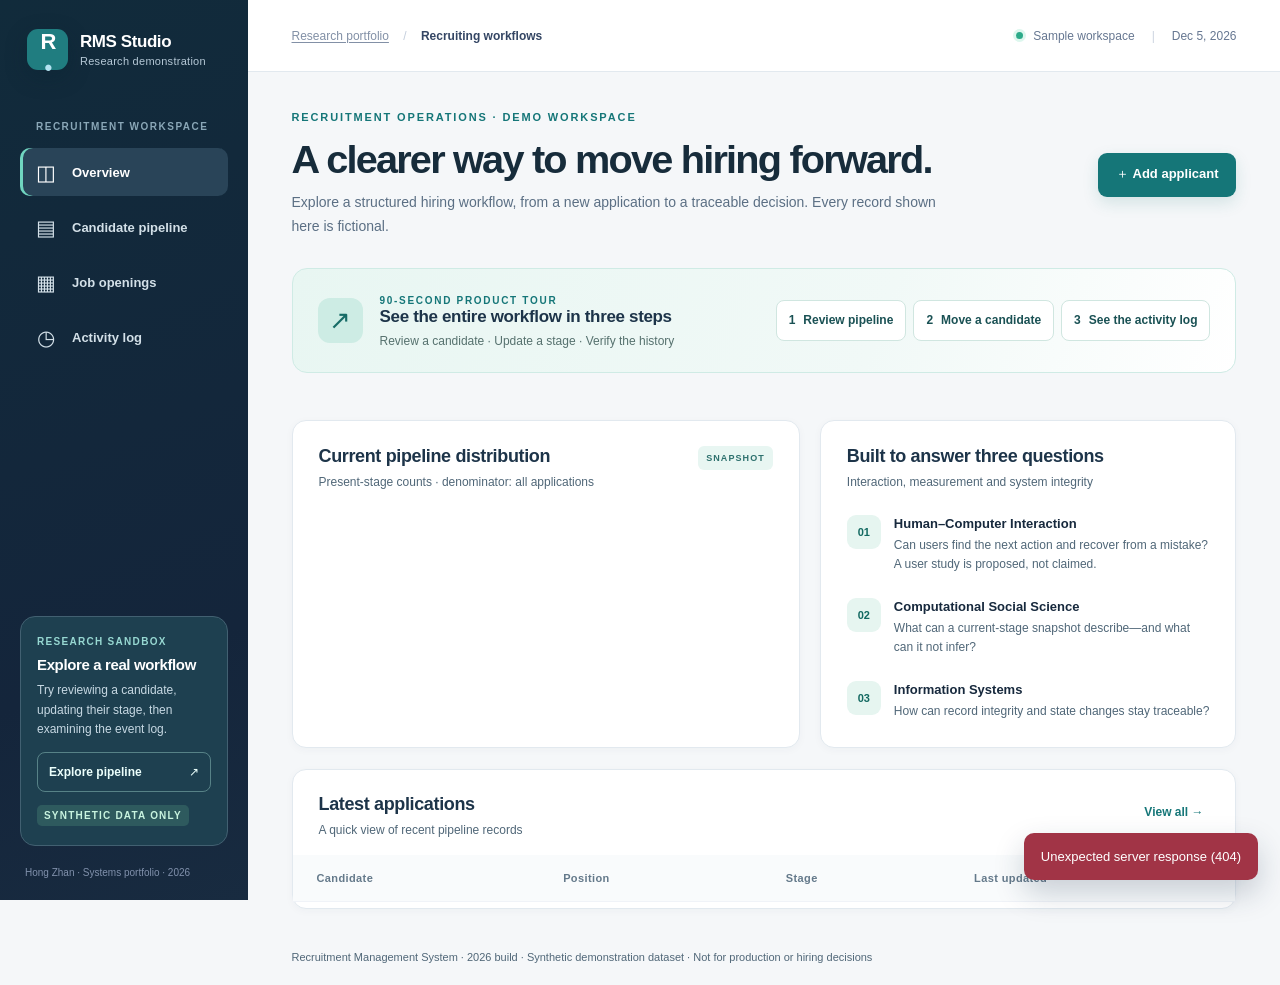
==== static/index.html @ 1892803e "Build Spring Boot MySQL recruitment system migration" ====
<!doctype html>
<html lang="en">
<head>
  <meta charset="utf-8">
  <meta name="viewport" content="width=device-width, initial-scale=1">
  <meta name="theme-color" content="#111e36">
  <meta name="description" content="Synthetic-data recruiting workflow demonstration for HCI, social computing, and information systems.">
  <title>Recruitment Management System · Research Demo</title>
  <link rel="stylesheet" href="/static/styles.css">
  <link rel="stylesheet" href="/static/polish.css">
  <script src="/static/app.js" defer></script>
</head>
<body>
  <a class="skip-link" href="#main-content">Skip to main content</a>
  <div class="shell">
    <aside class="sidebar" aria-label="Primary navigation">
      <div class="brand"><span class="brand-mark" aria-hidden="true">R<span>•</span></span><div><strong>RMS Studio</strong><small>Research demonstration</small></div></div>
      <div class="sidebar-label">RECRUITMENT WORKSPACE</div>
      <nav class="nav" id="navigation" aria-label="Sections">
        <button class="nav-item active" data-section="overview" aria-current="page"><span aria-hidden="true">◫</span> Overview</button>
        <button class="nav-item" data-section="pipeline"><span aria-hidden="true">▤</span> Candidate pipeline</button>
        <button class="nav-item" data-section="jobs"><span aria-hidden="true">▦</span> Job openings</button>
        <button class="nav-item" data-section="activity"><span aria-hidden="true">◷</span> Activity log</button>
      </nav>
      <div class="sidebar-note"><span class="sidebar-note-kicker">RESEARCH SANDBOX</span><strong>Explore a real workflow</strong><p>Try reviewing a candidate, updating their stage, then examining the event log.</p><button class="side-action" type="button" data-section="pipeline">Explore pipeline <span aria-hidden="true">↗</span></button><span class="synth-tag">SYNTHETIC DATA ONLY</span></div>
      <div class="sidebar-footer">Hong Zhan · Systems portfolio · 2026</div>
    </aside>

    <main class="main" id="main-content">
      <header class="topbar"><div class="breadcrumb"><a href="/portfolio/" title="Open research portfolio">Research portfolio</a> <span aria-hidden="true">/</span> <strong>Recruiting workflows</strong></div><div class="topbar-right"><span class="status-light" aria-hidden="true"></span> Sample workspace <span class="topline-sep" aria-hidden="true">|</span> <span id="clock">—</span></div></header>
      <div class="content">
        <section id="view-overview" class="view" aria-labelledby="overview-title">
          <div class="heading-row hero-heading"><div><div class="eyebrow">RECRUITMENT OPERATIONS · DEMO WORKSPACE</div><h1 id="overview-title">A clearer way to move hiring forward.</h1><p class="subtitle">Explore a structured hiring workflow, from a new application to a traceable decision. Every record shown here is fictional.</p></div><button class="primary-button" data-open-dialog="applicant-dialog"><span aria-hidden="true">＋</span> Add applicant</button></div>
          <section class="quick-start" aria-labelledby="quick-start-heading"><div class="quick-label"><span class="guide-icon" aria-hidden="true">↗</span><div><span class="eyebrow">90-SECOND PRODUCT TOUR</span><h2 id="quick-start-heading">See the entire workflow in three steps</h2><p>Review a candidate · Update a stage · Verify the history</p></div></div><div class="quick-links"><button type="button" data-section="pipeline">1 <span>Review pipeline</span></button><button type="button" data-section="pipeline" data-focus="example-action">2 <span>Move a candidate</span></button><button type="button" data-section="activity">3 <span>See the activity log</span></button></div></section>
          <div class="metrics" id="metric-cards" aria-live="polite"></div>
          <div class="grid-main">
            <section class="panel" aria-labelledby="stage-heading"><div class="panel-heading"><div><h2 id="stage-heading">Current pipeline distribution</h2><p>Present-stage counts · denominator: all applications</p></div><span class="mini-tag">SNAPSHOT</span></div><div id="stage-chart" class="stage-chart" role="group" aria-label="Application distribution by stage"></div></section>
            <section class="panel focus-panel" aria-labelledby="focus-heading"><div class="panel-heading"><div><h2 id="focus-heading">Built to answer three questions</h2><p>Interaction, measurement and system integrity</p></div></div><div class="lens"><span class="lens-icon">01</span><div><strong>Human–Computer Interaction</strong><p>Can users find the next action and recover from a mistake? A user study is proposed, not claimed.</p></div></div><div class="lens"><span class="lens-icon">02</span><div><strong>Computational Social Science</strong><p>What can a current-stage snapshot describe—and what can it not infer?</p></div></div><div class="lens"><span class="lens-icon">03</span><div><strong>Information Systems</strong><p>How can record integrity and state changes stay traceable?</p></div></div></section>
          </div>
          <section class="panel recent-panel" aria-labelledby="recent-heading"><div class="panel-heading"><div><h2 id="recent-heading">Latest applications</h2><p>A quick view of recent pipeline records</p></div><button class="text-button" data-section="pipeline">View all <span aria-hidden="true">→</span></button></div><div class="table-scroll"><table><thead><tr><th>Candidate</th><th>Position</th><th>Stage</th><th>Last updated</th></tr></thead><tbody id="recent-body"></tbody></table></div></section>
        </section>

        <section id="view-pipeline" class="view hidden" aria-labelledby="pipeline-title">
          <div class="heading-row"><div><div class="eyebrow">HIRING WORKFLOW</div><h1 id="pipeline-title">Candidate pipeline</h1><p class="subtitle">Two ways to inspect the same applications: a visual board and a detailed table.</p></div><button class="primary-button" data-open-dialog="applicant-dialog"><span aria-hidden="true">＋</span> Add applicant</button></div>
          <div class="panel"><div class="toolbar"><label class="search-wrap"><span class="sr-only">Search candidate name or position</span><span aria-hidden="true">⌕</span><input id="search" type="search" placeholder="Search candidate or job title" autocomplete="off"></label><label class="filter-wrap"><span class="sr-only">Filter by job</span><select id="job-filter"><option value="">All job openings</option></select></label><label class="filter-wrap"><span class="sr-only">Filter by stage</span><select id="stage-filter"><option value="">All stages</option><option value="applied">Applied</option><option value="screening">Screening</option><option value="interview">Interview</option><option value="offer">Offer</option><option value="hired">Hired</option><option value="rejected">Rejected</option></select></label></div>
          <div class="pipeline-subtoolbar"><p class="result-count" id="pipeline-count" aria-live="polite"></p><div class="view-switch" role="group" aria-label="Candidate view"><button type="button" data-pipeline-view="board" aria-pressed="true">Board</button><button type="button" data-pipeline-view="table" aria-pressed="false">Table</button></div></div>
          <div id="board-view"><div class="board-helper"><span>Six stages · Scroll sideways to explore the entire pipeline</span><div><button type="button" data-board-scroll="-1" aria-label="Scroll to previous stages">← Previous</button><button type="button" data-board-scroll="1" aria-label="Scroll to next stages">Next →</button></div></div><div class="board-scroll" id="board-scroll" tabindex="0" aria-label="Applications grouped by current stage; horizontally scrollable"><div id="board-columns" class="board-columns"></div></div></div>
          <div class="table-scroll hidden" id="list-view"><table><thead><tr><th>Applicant</th><th>Job / team</th><th>Current stage</th><th>Updated</th><th>Next action</th></tr></thead><tbody id="pipeline-body"></tbody></table></div></div>
          <div class="info-strip"><strong>Process clarity:</strong> Progress occurs one stage at a time. Rejection is available at active stages; Hired and Rejected are final. Open a candidate card to see their record and allowed next steps. Changes are logged.</div>
        </section>

        <section id="view-jobs" class="view hidden" aria-labelledby="jobs-title">
          <div class="heading-row"><div><div class="eyebrow">POSITION MANAGEMENT</div><h1 id="jobs-title">Job openings</h1><p class="subtitle">Create job entries and control whether new applications are accepted.</p></div><button class="primary-button" data-open-dialog="job-dialog"><span aria-hidden="true">＋</span> Create job</button></div>
          <div id="job-cards" class="job-grid"></div>
        </section>

        <section id="view-activity" class="view hidden" aria-labelledby="activity-title">
          <div class="heading-row"><div><div class="eyebrow">PROCESS TRACEABILITY</div><h1 id="activity-title">Activity log</h1><p class="subtitle">Inspect what changed, when it changed, and which record was affected.</p></div></div>
          <div class="panel"><div class="panel-heading"><div><h2>Most recent events</h2><p>Append-only records within the application interface</p></div></div><div class="table-scroll"><table><thead><tr><th>Time</th><th>Event</th><th>Record</th><th>Change</th></tr></thead><tbody id="audit-body"></tbody></table></div></div>
          <div class="info-strip">This log is for workflow transparency, not a tamper-proof security audit. The current application has no user authentication.</div>
        </section>
      </div>
      <footer class="footer">Recruitment Management System · 2026 build · Synthetic demonstration dataset · Not for production or hiring decisions</footer>
    </main>
  </div>

  <dialog id="applicant-dialog" aria-labelledby="applicant-dialog-title">
    <form id="applicant-form"><div class="dialog-heading"><div><div class="eyebrow">NEW APPLICATION</div><h2 id="applicant-dialog-title">Add an applicant</h2></div><button type="button" class="close-button" data-close-dialog aria-label="Close">×</button></div>
      <p class="dialog-hint">Use fictional names and addresses only. Records are stored locally in this demo database.</p>
      <label>Full name <input type="text" name="full_name" minlength="2" maxlength="100" required placeholder="e.g., Dana Example" autocomplete="off"></label>
      <label>Email <input type="email" name="email" maxlength="254" required placeholder="dana@example.test" autocomplete="off"></label>
      <label>Position <select name="job_id" id="applicant-job" required><option value="">Select an open job</option></select></label>
      <div class="dialog-actions"><button type="button" class="secondary-button" data-close-dialog>Cancel</button><button type="submit" class="primary-button">Create application</button></div>
    </form>
  </dialog>

  <dialog id="job-dialog" aria-labelledby="job-dialog-title">
    <form id="job-form"><div class="dialog-heading"><div><div class="eyebrow">NEW POSITION</div><h2 id="job-dialog-title">Create a job</h2></div><button type="button" class="close-button" data-close-dialog aria-label="Close">×</button></div>
      <label>Job title <input type="text" name="title" minlength="2" maxlength="100" required placeholder="e.g., UX Researcher" autocomplete="off"></label>
      <label>Team <input type="text" name="team" minlength="2" maxlength="80" required placeholder="e.g., Product" autocomplete="off"></label>
      <label>Location <input type="text" name="location" minlength="2" maxlength="100" required placeholder="e.g., Hybrid · NYC" autocomplete="off"></label>
      <div class="dialog-actions"><button type="button" class="secondary-button" data-close-dialog>Cancel</button><button type="submit" class="primary-button">Create position</button></div>
    </form>
  </dialog>
  <dialog id="detail-dialog" class="detail-dialog" aria-labelledby="detail-dialog-title"><div class="detail-shell"><div class="dialog-heading"><div><div class="eyebrow">APPLICATION RECORD</div><h2 id="detail-dialog-title">Applicant details</h2></div><button type="button" class="close-button" data-close-dialog aria-label="Close candidate details">×</button></div><div id="detail-content"></div><div class="dialog-actions"><button type="button" class="secondary-button" data-close-dialog>Close</button></div></div></dialog>
  <div id="toast" role="status" aria-atomic="true" aria-live="polite" class="toast hidden"></div>
</body>
</html>
---- static/styles.css ----
:root{font-family:Inter,ui-sans-serif,-apple-system,BlinkMacSystemFont,"Segoe UI",sans-serif;color:#17263f;background:#f6f8fc;font-synthesis:none}
*{box-sizing:border-box}body{margin:0;min-width:320px}button,input,select{font:inherit}button{cursor:pointer}button:disabled{cursor:not-allowed;opacity:.5}button:focus-visible,input:focus-visible,select:focus-visible{outline:3px solid #79a9ff;outline-offset:2px}h1,h2,p{margin-top:0}h1{font-size:clamp(29px,3vw,39px);letter-spacing:-.045em;margin-bottom:9px;line-height:1.13}h2{font-size:17px;letter-spacing:-.02em;margin-bottom:3px}p{line-height:1.5}.hidden{display:none!important}.sr-only{position:absolute;width:1px;height:1px;padding:0;margin:-1px;overflow:hidden;clip:rect(0,0,0,0);white-space:nowrap;border:0}
.shell{min-height:100vh;display:grid;grid-template-columns:248px minmax(0,1fr)}.sidebar{position:sticky;top:0;height:100vh;background:#142139;color:#fff;display:flex;flex-direction:column;padding:29px 20px 22px}.brand{display:flex;gap:12px;align-items:center;padding:0 7px;margin-bottom:54px}.brand-mark{width:41px;height:41px;background:#5c80fa;border-radius:12px;display:grid;place-items:center;color:#fff;font-size:22px;font-weight:800;letter-spacing:-.08em}.brand-mark span{color:#b4e3f1}.brand strong{display:block;font-size:17px;letter-spacing:-.025em}.brand small{font-size:10px;color:#93a4bf;display:block;margin-top:3px;letter-spacing:.025em}.sidebar-label{font-size:10px;font-weight:750;letter-spacing:.15em;color:#7183a3;padding:0 16px;margin-bottom:16px}.nav{display:grid;gap:7px}.nav-item{display:flex;align-items:center;gap:14px;width:100%;border:none;border-radius:10px;padding:13px 14px;text-align:left;background:transparent;color:#b9c6da;font-size:13px;font-weight:600}.nav-item>span{font-size:21px;line-height:1;width:24px;text-align:center;font-weight:350}.nav-item:hover,.nav-item.active{background:#263954;color:white}.nav-item.active{box-shadow:inset 3px 0 0 #84a5ff}.sidebar-note{margin-top:auto;padding:18px 15px;border-radius:12px;background:#22324d;border:1px solid #32445f}.sidebar-note strong{font-size:12px}.sidebar-note p{font-size:11px;color:#aab9cf;line-height:1.65;margin:8px 0 13px}.synth-tag{display:inline-flex;color:#c8d9ff;background:#36517b;border-radius:5px;padding:5px 7px;font-size:9px;letter-spacing:.12em;font-weight:800}.sidebar-footer{font-size:10px;color:#8191ac;padding:21px 5px 0}.main{min-width:0;display:flex;flex-direction:column;min-height:100vh}.topbar{height:76px;flex-shrink:0;display:flex;align-items:center;justify-content:space-between;padding:0 clamp(22px,3.4vw,52px);border-bottom:1px solid #e8edf5;background:#fff}.breadcrumb{font-size:12px;color:#8290a6}.breadcrumb strong{font-weight:700;color:#344664}.breadcrumb span{padding:0 11px;color:#c4cedc}.topbar-right{display:flex;align-items:center;gap:10px;color:#667791;font-size:11px;white-space:nowrap}.status-light{height:7px;width:7px;background:#33b58a;border-radius:100%;box-shadow:0 0 0 3px #ddf7ee}.topline-sep{color:#cbd3df;padding:0 7px}.content{padding:43px clamp(22px,3.4vw,52px) 20px;max-width:1650px;width:100%;margin:0 auto}.heading-row{display:flex;justify-content:space-between;align-items:center;gap:22px;margin-bottom:29px}.eyebrow{font-size:10px;font-weight:800;color:#5472c7;letter-spacing:.17em;margin-bottom:13px}.subtitle{color:#7988a0;font-size:13px;margin:0;max-width:670px}.primary-button,.secondary-button{white-space:nowrap;border:none;border-radius:9px;padding:12px 17px;font-size:12px;font-weight:750;line-height:1.3}.primary-button{background:#4f71dc;color:#fff;box-shadow:0 4px 11px #506ed329}.primary-button:hover{background:#3f5fc5}.secondary-button{background:#f0f3f8;color:#344561}.metrics{display:grid;grid-template-columns:repeat(4,minmax(0,1fr));gap:17px;margin-bottom:22px}.metric{border:1px solid #e7ecf5;border-radius:12px;background:#fff;padding:21px 23px;box-shadow:0 3px 12px #20334d06}.metric-label{font-size:11px;color:#7788a0;font-weight:650;margin-bottom:12px}.metric-value{font-size:33px;font-weight:800;letter-spacing:-.055em;line-height:1.15}.metric-footer{font-size:10px;color:#8191a6;margin-top:11px}.metric-icon{float:right;border-radius:9px;font-size:20px;padding:7px 10px;color:#5272c0;background:#eef2ff}.grid-main{display:grid;grid-template-columns:1.22fr 1fr;gap:20px}.panel{background:white;border:1px solid #e7ecf5;border-radius:12px;box-shadow:0 3px 12px #20334d06;min-width:0}.grid-main>.panel{padding:25px 26px}.panel-heading{display:flex;justify-content:space-between;align-items:start;gap:14px}.panel-heading p{color:#93a0b4;font-size:11px;margin:6px 0 0}.mini-tag{font-size:9px;letter-spacing:.12em;border-radius:6px;padding:7px 8px;font-weight:800;background:#f0f4fb;color:#6982a7}.stage-chart{margin-top:27px}.chart-row{display:grid;grid-template-columns:87px minmax(0,1fr) 28px;align-items:center;gap:13px;margin:15px 0}.chart-label{font-size:11px;color:#64758d;font-weight:650}.track{height:10px;background:#f0f3f8;border-radius:999px;overflow:hidden}.fill{display:block;height:100%;border-radius:999px;min-width:0;background:#6b85de}.chart-count{font-size:11px;font-weight:750;text-align:right;color:#334866}.lens{display:flex;gap:13px;margin:24px 0 0}.lens-icon{min-width:34px;height:34px;display:grid;place-items:center;background:#eff2ff;color:#4d68bf;border-radius:9px;font-size:11px;font-weight:800}.lens strong{font-size:12px}.lens p{font-size:11px;margin:5px 0 0;color:#8492a7;line-height:1.55}.recent-panel{margin-top:21px;padding:24px 0 6px}.recent-panel>.panel-heading,.view#view-activity>.panel>.panel-heading{padding:0 26px 16px}.text-button{background:transparent;border:none;color:#5474ce;font-size:11px;font-weight:750}table{width:100%;border-collapse:collapse;white-space:nowrap;text-align:left}th{background:#fbfcff;font-size:10px;letter-spacing:.035em;color:#8491a7;font-weight:750}th,td{padding:15px 25px;border-bottom:1px solid #f0f3f8}td{font-size:12px;color:#52637e}tbody tr:last-child td{border-bottom:none}.person-name{color:#283c5a;font-weight:750}.person-email{font-size:10px;color:#97a4b6;margin-top:4px}.pill{font-size:10px;font-weight:750;padding:6px 9px;border-radius:7px;display:inline-block;line-height:1.2}.pill-applied{color:#59739f;background:#edf2fa}.pill-screening{color:#8462c7;background:#f4efff}.pill-interview{color:#286aaf;background:#eaf3ff}.pill-offer{color:#9a6e15;background:#fff6e1}.pill-hired{color:#178366;background:#e8f8f1}.pill-rejected{color:#ac6070;background:#fff0f1}.pill-open{color:#178366;background:#e8f8f1}.pill-closed{color:#7c8796;background:#eceff3}.toolbar{display:flex;gap:12px;padding:21px 22px 12px;flex-wrap:wrap}.search-wrap{display:flex;gap:9px;align-items:center;flex:1;min-width:220px;border:1px solid #e2e8f2;border-radius:9px;padding:0 13px}.search-wrap span{font-size:23px;color:#8da0ba}.search-wrap:focus-within{outline:3px solid #79a9ff;outline-offset:2px}.search-wrap input{border:0;outline:0;width:100%;font-size:12px;padding:12px 0;background:transparent}.filter-wrap select{height:43px;border:1px solid #e2e8f2;border-radius:9px;background:white;color:#576984;font-size:11px;padding:0 12px;max-width:220px}.result-count{margin:4px 22px 10px;font-size:11px;color:#8493a8}.table-scroll{width:100%;overflow-x:auto}.action-cell{display:flex;align-items:center;gap:8px}.action-cell select{font-size:11px;border:1px solid #e1e8f2;padding:7px 6px;border-radius:6px;background:white;color:#4e6079;max-width:130px}.action-cell button{font-size:10px;border:none;border-radius:6px;background:#eaf0ff;color:#4969bd;font-weight:750;padding:9px 10px}.action-cell button:hover{background:#dfe8fc}.terminal{font-size:11px;color:#9aa6b6}.info-strip{background:#edf3ff;border:1px solid #dfebff;border-radius:10px;margin-top:18px;padding:15px 20px;color:#64769b;font-size:11px;line-height:1.6}.info-strip strong{color:#445f9f}.job-grid{display:grid;grid-template-columns:repeat(2,minmax(0,1fr));gap:19px}.job-card{background:white;border:1px solid #e7ecf5;border-radius:12px;padding:23px;box-shadow:0 3px 12px #20334d06}.job-head{display:flex;align-items:start;justify-content:space-between;gap:10px}.job-title{font-size:18px;font-weight:800;letter-spacing:-.025em}.job-team{color:#8694a9;font-size:12px;margin:8px 0 19px}.job-bottom{display:flex;align-items:center;justify-content:space-between;border-top:1px solid #edf1f7;padding-top:17px}.job-bottom .count{color:#61718b;font-size:12px}.job-bottom button{border:1px solid #e0e7f2;background:#fff;color:#4f6799;padding:8px 11px;font-size:11px;font-weight:650;border-radius:7px}.job-bottom button:hover{background:#f4f7fb}.job-loc{font-size:11px;color:#8291a6}.footer{margin-top:auto;padding:22px clamp(22px,3.4vw,52px);font-size:10px;color:#a0adc0}dialog{padding:0;border:none;border-radius:15px;box-shadow:0 25px 70px #0a1d3b55;max-width:450px;width:calc(100% - 32px);color:#213654}dialog::backdrop{background:#0c1a31a8}dialog form{padding:26px 30px 28px}.dialog-heading{display:flex;justify-content:space-between;align-items:start}.dialog-heading h2{font-size:22px;margin-bottom:18px}.close-button{background:transparent;border:none;font-size:29px;line-height:1;color:#7f8ca0}.dialog-hint{font-size:11px;line-height:1.5;color:#7889a3;margin-bottom:15px}dialog form>label{display:block;font-size:12px;font-weight:700;margin-top:17px;color:#455973}dialog input,dialog select{display:block;margin-top:8px;width:100%;border-radius:8px;padding:12px;border:1px solid #dfe7f2;background:white;color:#213654;font-size:12px}.dialog-actions{display:flex;justify-content:flex-end;gap:10px;margin-top:28px}.toast{position:fixed;right:22px;bottom:20px;z-index:20;border-radius:10px;padding:14px 17px;background:#1c304d;color:white;box-shadow:0 13px 30px #1c304d38;font-size:12px;max-width:min(380px,calc(100% - 40px))}.toast.error{background:#a13446}
@media(max-width:1120px){.grid-main{grid-template-columns:1fr}.metrics{grid-template-columns:repeat(2,minmax(0,1fr))}.sidebar{width:215px;padding:25px 12px}.shell{grid-template-columns:215px minmax(0,1fr)}}
@media(max-width:760px){.shell{display:block}.sidebar{width:100%;height:auto;position:static;padding:14px 16px;display:block}.brand{margin-bottom:14px}.sidebar-label,.sidebar-note,.sidebar-footer{display:none}.nav{grid-template-columns:repeat(4,1fr);gap:4px}.nav-item{justify-content:center;padding:10px 4px;font-size:10px;text-align:center;flex-direction:column;gap:2px}.nav-item>span{font-size:17px}.topbar{height:52px;padding:0 20px}.topbar-right{font-size:10px}.content{padding:26px 16px}.heading-row{align-items:start;flex-direction:column}.metrics{gap:10px}.metric{padding:15px}.metric-value{font-size:27px}.job-grid{grid-template-columns:1fr}.grid-main>.panel{padding:20px}.chart-row{grid-template-columns:70px minmax(0,1fr) 18px}.footer{padding:20px 16px}}
@media(prefers-reduced-motion:no-preference){.primary-button,.nav-item,.job-card{transition:background-color .15s ease,border-color .15s ease}}

/* Link the systems demo to the broader research portfolio. */
.breadcrumb a{color:inherit;text-decoration:underline;text-underline-offset:.2em}.breadcrumb a:focus-visible{outline:3px solid #bd965d;outline-offset:4px}
---- static/polish.css ----
/* 2026 UI review: an accessible, restrained workspace presentation.
   Layered above the original stylesheet; it changes appearance, not data rules. */
:root {
  --ink: #17293d;
  --muted: #61758b;
  --teal: #157678;
  --teal-deep: #115f62;
  --line: #e2e9ef;
  --surface: #ffffff;
  --canvas: #f5f7f9;
  font-family: Inter, -apple-system, BlinkMacSystemFont, 'Segoe UI', sans-serif;
  color: var(--ink);
  background: var(--canvas);
}
body { background: var(--canvas); font-size: 14px; }
button, a, select, input { -webkit-tap-highlight-color: transparent; }
button:focus-visible, a:focus-visible, input:focus-visible, select:focus-visible, .nav-item:focus-visible {
  outline: 3px solid #f3b650; outline-offset: 3px;
}
.skip-link {
  position: fixed; z-index: 100; top: -70px; left: 18px;
  padding: 12px 17px; background: #fff; color: #0d4650;
  font-weight: 800; border: 2px solid #0d4650; border-radius: 8px;
}
.skip-link:focus { top: 12px; }
.sidebar {
  background: linear-gradient(160deg, #112b3b 0%, #14253b 72%, #182b40 100%);
  padding-top: 29px;
}
.brand { margin-bottom: 51px; }
.brand-mark { background: #207d80; border-radius: 11px; box-shadow: 0 7px 22px #07212b45; }
.brand strong { font-size: 17px; font-weight: 730; }
.brand small { font-size: 11px; color: #b6c9d7; }
.sidebar-label { color: #8aa7b7; font-size: 10px; }
.nav-item { min-height: 48px; font-size: 13px; color: #d3e0e8; }
.nav-item:hover, .nav-item.active { background: #294458; }
.nav-item.active { box-shadow: inset 3px 0 0 #70d6c0; }
.sidebar-note { background: #1e4050; border: 1px solid #426071; border-radius: 15px; padding: 19px 16px; }
.sidebar-note-kicker { display: block; color: #97d8d2; font-size: 10px; letter-spacing: .13em; font-weight: 800; margin-bottom: 9px; }
.sidebar-note strong { color: #fff; font-size: 15px; letter-spacing: -.025em; }
.sidebar-note p { font-size: 12px; color: #c7d8e3; line-height: 1.6; }
.side-action { color: #ecfffc; background: transparent; border: 1px solid #90c4be80; font-size: 12px; font-weight: 750; width: 100%; min-height: 40px; border-radius: 8px; margin-bottom: 13px; display: flex; align-items: center; justify-content: space-between; padding: 8px 11px; }
.side-action:hover { background: #35616c; }
.synth-tag { color: #c8f3df; background: #2e5a5e; font-size: 10px; }
.topbar { height: 72px; border-bottom: 1px solid var(--line); }
.breadcrumb, .topbar-right { font-size: 12px; }
.status-light { background: #2caa89; }
.content { padding-top: 39px; max-width: 1560px; }
h1 { font-size: clamp(31px, 3.1vw, 44px); line-height: 1.16; color: #172c3b; max-width: 790px; }
h2 { font-size: 18px; color: #1d3449; }
.eyebrow { color: var(--teal); font-size: 11px; }
.subtitle { font-size: 14px; color: #5b6f84; line-height: 1.7; }
.heading-row { margin-bottom: 24px; }
.hero-heading { margin-bottom: 29px; }
.primary-button, .secondary-button { min-height: 44px; border-radius: 9px; padding: 12px 18px; font-size: 13px; }
.primary-button { background: var(--teal); box-shadow: 0 6px 16px #1c777226; }
.primary-button:hover { background: var(--teal-deep); }
.secondary-button { background: #ebf0f2; }
.quick-start {
  display: flex; align-items: center; justify-content: space-between; gap: 20px;
  margin-bottom: 25px; padding: 22px 25px; border: 1px solid #cfebe5;
  border-radius: 15px; background: linear-gradient(110deg, #e8f6f2, #f1f9f7 62%, #fff);
}
.quick-label { display: flex; align-items: center; gap: 17px; min-width: 0; }
.guide-icon { display: grid; place-items: center; border-radius: 12px; width: 45px; height: 45px; flex-shrink: 0; background: #cdece4; color: #176c67; font-size: 26px; }
.quick-label .eyebrow { margin-bottom: 5px; font-size: 10px; }
.quick-label h2 { margin: 0 0 5px; font-size: 17px; }
.quick-label p { margin: 0; font-size: 12px; color: #56716e; }
.quick-links { display: flex; flex-wrap: wrap; gap: 7px; justify-content: flex-end; }
.quick-links button { display: inline-flex; gap: 8px; align-items: center; min-height: 41px; background: white; color: #1a5154; border: 1px solid #d0e6e0; border-radius: 8px; font-size: 12px; font-weight: 800; padding: 9px 12px; }
.quick-links button span { font-weight: 650; }
.quick-links button:hover { border-color: #6bada7; background: #fafffd; }
.metrics { gap: 17px; margin-bottom: 22px; }
.metric { border-color: var(--line); border-radius: 14px; padding: 22px; box-shadow: 0 2px 6px #28445708; }
.metric-label { color: #526a7d; font-size: 12px; }
.metric-value { font-size: 36px; color: #203549; }
.metric-icon { color: #137574; background: #e6f6f2; }
.metric-footer { font-size: 11px; color: #657d8f; }
.panel, .job-card { border-color: var(--line); border-radius: 14px; box-shadow: 0 2px 9px #1b3d4e09; }
.panel-heading h2 { font-size: 18px; }
.panel-heading p { font-size: 12px; color: #71859a; }
.chart-label, .chart-count { font-size: 12px; }
.chart-row { grid-template-columns: 91px minmax(0,1fr) 30px; margin: 19px 0; }
.track { height: 11px; background: #e6eff0; }
.fill { background: linear-gradient(90deg,#15797a,#61b8a9); }
.lens strong { font-size: 13px; }
.lens p { font-size: 12px; line-height: 1.6; color: #657c8d; }
.lens-icon { background: #e6f5f0; color: #136961; }
.mini-tag { color: #2e716e; background: #e8f6f2; }
.text-button { min-height: 36px; color: var(--teal); font-size: 12px; }
.table-scroll table { border-collapse: collapse; }
th { color: #64798a; background: #f9fbfc; font-size: 11px; }
th, td { padding: 17px 24px; }
td { color: #4e6377; font-size: 13px; }
tbody tr:hover { background: #fafdff; }
.person-name, .job-title { color: #203749; }
.person-email, .terminal { font-size: 11px; color: #687f91; }
.pill { font-size: 11px; font-weight: 750; border-radius: 7px; padding: 6px 10px; }
.toolbar { align-items: center; padding: 19px 21px 14px; }
.search-wrap { min-height: 44px; border-color: #d8e4e9; }
.search-wrap input { font-size: 13px; }
.filter-wrap select { max-width: none; font-size: 12px; min-height: 44px; border-color: #d8e4e9; }
.pipeline-subtoolbar { display: flex; justify-content: space-between; gap: 14px; align-items: center; padding: 2px 22px 18px; }
.result-count { font-size: 12px; margin: 0; color: #536e7f; }
.view-switch { display: inline-flex; align-items: center; gap: 3px; padding: 4px; background: #e9eff1; border-radius: 9px; }
.view-switch button { background: transparent; border: 0; border-radius: 6px; color: #456272; min-height: 34px; padding: 6px 15px; font-size: 12px; font-weight: 700; }
.view-switch button.selected { background: white; color: #115f62; box-shadow: 0 1px 4px #0c2d3a1a; }
.inline-details { border: 0; background: transparent; color: #126c72; text-decoration: underline; text-decoration-color: #a8cdcf; text-underline-offset: 3px; padding: 4px 0; font-weight: 750; font-size: 13px; }
.inline-details:hover, .candidate-title:hover { color: #0b565b; text-decoration-color: currentColor; }
.action-cell select { padding: 9px 8px; min-height: 40px; max-width: 142px; font-size: 12px; border-color: #d7e3e8; }
.action-cell button { font-size: 12px; background: #e3f3ee; color: #155d57; min-height: 40px; padding: 8px 12px; }
.action-cell button:hover { background: #c8e6dc; }
.info-strip { background: #ecf5f2; color: #426c67; border-color: #d5e8e1; border-radius: 12px; font-size: 12px; }
.info-strip strong { color: #15564f; }
.job-team, .job-loc { font-size: 12px; }
.job-bottom button { min-height: 40px; font-size: 12px; }
.footer { font-size: 11px; color: #708396; }
dialog { border-radius: 17px; }
dialog .dialog-heading h2 { font-size: 23px; }
.dialog-hint, dialog form>label, dialog input, dialog select { font-size: 13px; }
.close-button { width: 40px; height: 40px; display: grid; place-items: center; border-radius: 8px; }
.close-button:hover { background: #edf2f4; }
.toast { font-size: 13px; line-height: 1.5; }
/* Visual hiring board: horizontally scrollable, not draggable; the select is keyboard-operable. */
.board-helper { padding: 10px 20px; background: #fbfcfd; border-top: 1px solid #edf1f4; display: flex; align-items: center; justify-content: space-between; gap: 12px; }
.board-helper>span { color: #6a7e8a; font-size: 11px; }
.board-helper>div { display: flex; gap: 7px; flex-shrink: 0; }
.board-helper button { border: 1px solid #d6e2e5; background: #fff; color: #275b62; border-radius: 7px; font-size: 11px; font-weight: 700; padding: 8px 10px; min-height: 33px; }
.board-helper button:hover { background: #eaf3f1; }
.board-scroll:focus-visible { outline: 3px solid #f3b650; outline-offset: -3px; }
.board-scroll { width: 100%; overflow-x: auto; border-top: 1px solid #edf1f4; background: #f8fafb; padding: 19px 17px 24px; border-radius: 0 0 14px 14px; }
.board-columns { display: grid; grid-template-columns: repeat(6, minmax(215px, 1fr)); gap: 11px; min-width: 1380px; align-items: stretch; }
.board-column { background: #f2f5f7; border-radius: 11px; border: 1px solid #e5ebed; min-width: 0; }
.board-column-head { display: flex; align-items: center; justify-content: space-between; gap: 8px; padding: 15px 13px 11px; }
.board-column-head>div { display: flex; align-items: center; gap: 8px; }
.board-column h3 { margin: 0; color: #2a4050; font-size: 13px; }
.board-stage-dot { display: block; width: 9px; height: 9px; background: #7292a5; border-radius: 50%; }
.stage-screening { background: #8b78c7; } .stage-interview { background: #408dc5; }
.stage-offer { background: #d6a552; } .stage-hired { background: #2e9b82; } .stage-rejected { background: #c38a93; }
.board-total { display: grid; place-items: center; min-width: 24px; height: 24px; border-radius: 9px; background: #e0e8eb; color: #526778; font-size: 11px; font-weight: 800; }
.board-card-list { display: grid; align-content: start; gap: 10px; padding: 0 10px 12px; }
.candidate-card { min-width: 0; background: white; border: 1px solid #e0e8eb; border-radius: 10px; padding: 14px; box-shadow: 0 2px 6px #233c4c08; }
.candidate-card-head { display: flex; justify-content: space-between; align-items: center; margin-bottom: 12px; }
.avatar { width: 35px; height: 35px; display: grid; place-items: center; background: #e5f4f0; color: #1e6666; border-radius: 10px; font-weight: 800; font-size: 12px; }
.candidate-record { font-size: 10px; color: #8a9cab; }
.candidate-title { border: 0; background: none; padding: 0; color: #274054; text-align: left; text-decoration: underline; text-decoration-color: transparent; text-underline-offset: 3px; font-size: 14px; font-weight: 780; }
.candidate-position { margin: 6px 0 2px; color: #566e7e; font-size: 12px; }
.candidate-meta { margin: 0 0 14px; color: #8999a7; font-size: 11px; line-height: 1.5; }
.candidate-actions { border-top: 1px solid #ecf0f2; padding-top: 12px; }
.candidate-actions .action-cell { display: flex; gap: 5px; }
.candidate-actions .action-cell label { flex: 1; min-width: 0; }
.candidate-actions .action-cell select { width: 100%; max-width: none; font-size: 11px; }
.candidate-actions .action-cell button { padding: 8px 10px; font-size: 11px; }
.board-empty { margin: 2px; padding: 18px 8px; text-align: center; color: #8093a2; font-size: 12px; }
/* The dialog uses native showModal focus containment and ESC behavior. */
.detail-dialog { max-width: 560px; }
.detail-shell { padding: 25px 28px; }
.detail-identity { display: flex; gap: 13px; align-items: center; padding: 17px 0; border-bottom: 1px solid #e9eef2; }
.avatar-large { width: 47px; height: 47px; font-size: 15px; }
.detail-identity strong { font-size: 15px; color: #244352; }
.detail-identity p { color: #687d8e; font-size: 12px; margin: 5px 0 0; }
.detail-fields { display: grid; grid-template-columns: 1fr 1fr; gap: 16px; padding: 21px 0; border-bottom: 1px solid #e9eef2; }
.detail-fields>div>span { display: block; color: #728594; font-size: 11px; font-weight: 650; margin-bottom: 7px; }
.detail-fields strong { font-size: 13px; color: #294252; }
.detail-subheading { font-size: 13px; margin: 18px 0 9px; }
.detail-next { margin: 0; color: #436d64; font-size: 13px; }
.history-list { padding: 0 0 0 7px; margin: 12px 0 0; list-style: none; max-height: 210px; overflow-y: auto; }
.history-list li { display: flex; gap: 12px; align-items: flex-start; padding: 9px 0; }
.history-dot { width: 8px; height: 8px; border: 2px solid #1f9584; border-radius: 50%; margin-top: 5px; flex: 0 0 auto; }
.history-list strong { font-size: 12px; color: #325366; }
.history-list p { font-size: 11px; color: #687f90; margin: 4px 0; }
.history-list .history-none { font-size: 12px; color: #728a97; }
.detail-disclaimer { font-size: 11px; color: #7b8d9a; margin: 17px 0 0; }
@media (max-width: 1220px) {
  .quick-start { display: block; }
  .quick-links { justify-content: flex-start; margin: 17px 0 0 61px; }
}
@media (max-width: 760px) {
  .sidebar { padding-top: 13px; }
  .nav-item { font-size: 11px; }
  .content { padding-top: 25px; }
  .quick-start { padding: 18px; }
  .quick-links { margin-left: 0; }
  .quick-links button { width: 100%; justify-content: flex-start; }
  .metrics { grid-template-columns: repeat(2,minmax(0,1fr)); }
  .metric { padding: 16px; }
  .metric-value { font-size: 29px; }
  .grid-main { gap: 14px; }
  .pipeline-subtoolbar { padding: 5px 15px 14px; }
  .board-scroll { padding: 13px 9px; }
  .board-helper { padding: 10px 12px; flex-wrap: wrap; }
  .heading-row { gap: 15px; }
  .topbar-right { font-size: 11px; }
}
@media (max-width: 450px) {
  .nav { grid-template-columns: repeat(4,minmax(0,1fr)); }
  .nav-item { font-size: 10px; padding: 10px 2px; }
  .nav-item>span { font-size: 18px; }
  .quick-label { align-items: flex-start; }
  .metrics { gap: 9px; }
  .metric-footer { line-height: 1.45; }
  .detail-fields { gap: 12px; }
  .detail-shell { padding: 19px; }
}
@media (prefers-reduced-motion: reduce) {
  *, *::before, *::after { scroll-behavior: auto!important; transition-duration: 0s!important; animation-duration: 0s!important; }
}
/* Legibility pass: stronger small-text contrast against white and pale surfaces. */
.metric-footer, .panel-heading p, .lens p, .person-email, .terminal,
.job-team, .job-loc, .candidate-position, .candidate-meta,
.board-helper>span, .board-empty, .detail-identity p,
.detail-fields>div>span, .history-list p, .detail-disclaimer,
.footer, .candidate-record { color: #506778; }
.metric-footer, .candidate-meta, .person-email { font-size: 12px; }
.board-stage-dot { border: 1px solid #32546660; }
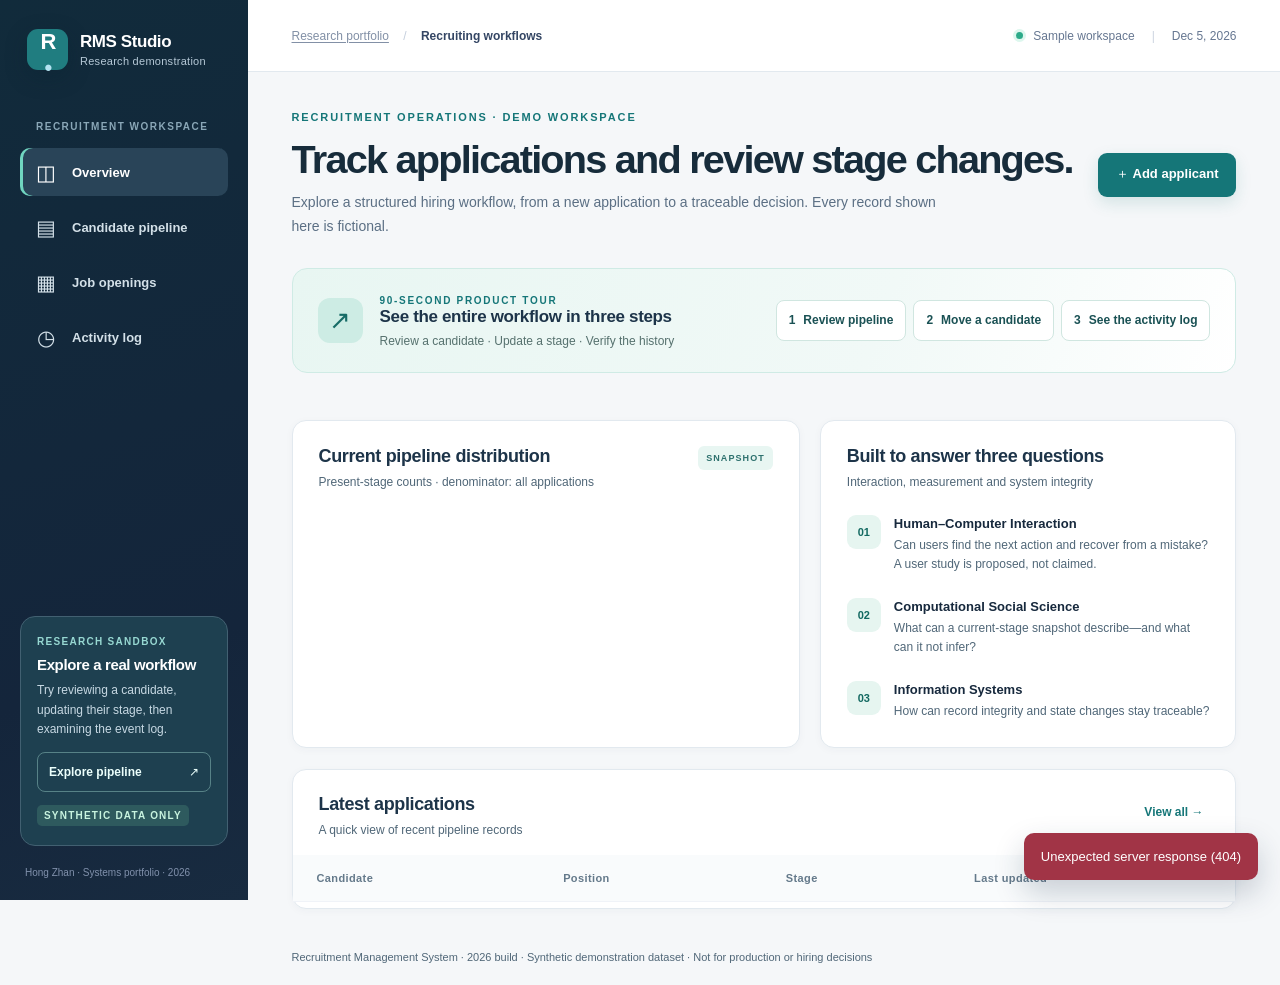
==== commit 699b9dbf: "Clarify capstone history and simplify portfolio documentation" ====
--- a/static/index.html
+++ b/static/index.html
@@ -30,7 +30,7 @@
       <header class="topbar"><div class="breadcrumb"><a href="/portfolio/" title="Open research portfolio">Research portfolio</a> <span aria-hidden="true">/</span> <strong>Recruiting workflows</strong></div><div class="topbar-right"><span class="status-light" aria-hidden="true"></span> Sample workspace <span class="topline-sep" aria-hidden="true">|</span> <span id="clock">—</span></div></header>
       <div class="content">
         <section id="view-overview" class="view" aria-labelledby="overview-title">
-          <div class="heading-row hero-heading"><div><div class="eyebrow">RECRUITMENT OPERATIONS · DEMO WORKSPACE</div><h1 id="overview-title">A clearer way to move hiring forward.</h1><p class="subtitle">Explore a structured hiring workflow, from a new application to a traceable decision. Every record shown here is fictional.</p></div><button class="primary-button" data-open-dialog="applicant-dialog"><span aria-hidden="true">＋</span> Add applicant</button></div>
+          <div class="heading-row hero-heading"><div><div class="eyebrow">RECRUITMENT OPERATIONS · DEMO WORKSPACE</div><h1 id="overview-title">Track applications and review stage changes.</h1><p class="subtitle">Explore a structured hiring workflow, from a new application to a traceable decision. Every record shown here is fictional.</p></div><button class="primary-button" data-open-dialog="applicant-dialog"><span aria-hidden="true">＋</span> Add applicant</button></div>
           <section class="quick-start" aria-labelledby="quick-start-heading"><div class="quick-label"><span class="guide-icon" aria-hidden="true">↗</span><div><span class="eyebrow">90-SECOND PRODUCT TOUR</span><h2 id="quick-start-heading">See the entire workflow in three steps</h2><p>Review a candidate · Update a stage · Verify the history</p></div></div><div class="quick-links"><button type="button" data-section="pipeline">1 <span>Review pipeline</span></button><button type="button" data-section="pipeline" data-focus="example-action">2 <span>Move a candidate</span></button><button type="button" data-section="activity">3 <span>See the activity log</span></button></div></section>
           <div class="metrics" id="metric-cards" aria-live="polite"></div>
           <div class="grid-main">
